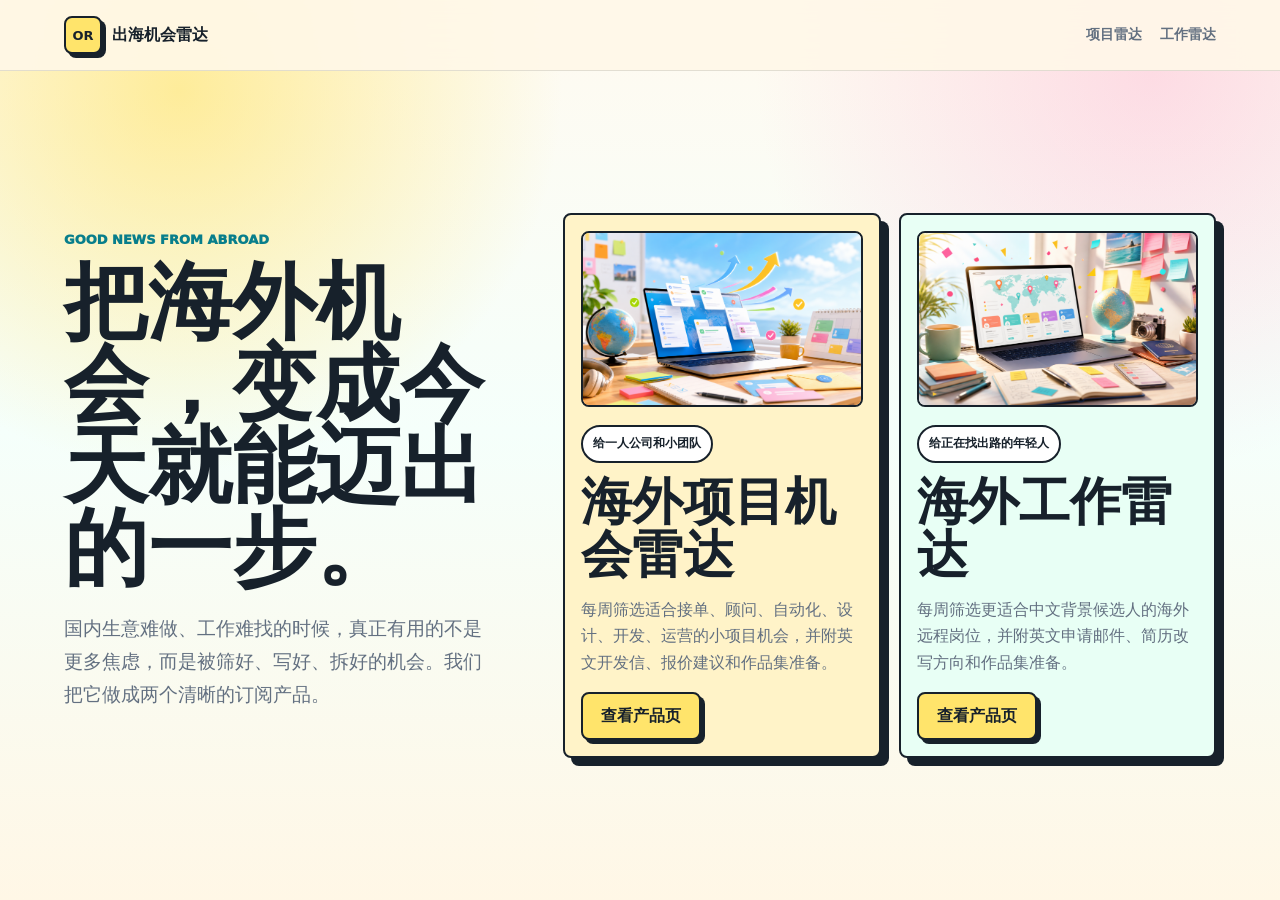
==== index.html @ fb004b5f "Initial GitHub Pages site" ====
<!doctype html>
<html lang="zh-CN">
  <head>
    <meta charset="utf-8">
    <meta name="viewport" content="width=device-width, initial-scale=1">
    <title>出海机会雷达</title>
    <meta name="description" content="两个订阅产品：海外项目机会雷达和海外工作雷达。">
    <link rel="stylesheet" href="styles.css">
  </head>
  <body class="home">
    <header class="topbar">
      <a class="brand" href="index.html">
        <span class="brand-mark">OR</span>
        <span>出海机会雷达</span>
      </a>
      <nav class="nav">
        <a href="project-radar.html">项目雷达</a>
        <a href="job-radar.html">工作雷达</a>
      </nav>
    </header>

    <main>
      <section class="split-hero">
        <div class="intro">
          <p class="eyebrow">Good News From Abroad</p>
          <h1>把海外机会，变成今天就能迈出的一步。</h1>
          <p class="lede">
            国内生意难做、工作难找的时候，真正有用的不是更多焦虑，而是被筛好、写好、拆好的机会。我们把它做成两个清晰的订阅产品。
          </p>
        </div>

        <div class="product-cards">
          <a class="product-card project" href="project-radar.html">
            <img src="assets/project-radar-hero.png" alt="海外项目机会雷达">
            <div>
              <p class="pill">给一人公司和小团队</p>
              <h2>海外项目机会雷达</h2>
              <p>每周筛选适合接单、顾问、自动化、设计、开发、运营的小项目机会，并附英文开发信、报价建议和作品集准备。</p>
              <span>查看产品页</span>
            </div>
          </a>

          <a class="product-card job" href="job-radar.html">
            <img src="assets/job-radar-hero.png" alt="海外工作雷达">
            <div>
              <p class="pill">给正在找出路的年轻人</p>
              <h2>海外工作雷达</h2>
              <p>每周筛选更适合中文背景候选人的海外远程岗位，并附英文申请邮件、简历改写方向和作品集准备。</p>
              <span>查看产品页</span>
            </div>
          </a>
        </div>
      </section>
    </main>
  </body>
</html>
---- styles.css ----
:root {
  color-scheme: light;
  --ink: #17212b;
  --muted: #637081;
  --paper: #fff8e8;
  --panel: #ffffff;
  --line: rgba(23, 33, 43, 0.12);
  --coral: #ff6b57;
  --orange: #ffb02e;
  --yellow: #ffe46b;
  --mint: #22c7a9;
  --teal: #087e8b;
  --blue: #4f7cff;
  --pink: #ff78b7;
  --green: #36b66b;
  --shadow: 0 24px 70px rgba(42, 58, 79, 0.16);
}

* {
  box-sizing: border-box;
}

html {
  scroll-behavior: smooth;
}

body {
  margin: 0;
  color: var(--ink);
  background:
    radial-gradient(circle at 14% 10%, rgba(255, 228, 107, 0.65), transparent 28%),
    radial-gradient(circle at 90% 8%, rgba(255, 120, 183, 0.24), transparent 28%),
    linear-gradient(180deg, #fffaf0 0%, #f5fffb 48%, #fff7e6 100%);
  font-family: Inter, ui-sans-serif, system-ui, -apple-system, BlinkMacSystemFont, "Segoe UI", sans-serif;
}

a {
  color: inherit;
  text-decoration: none;
}

.topbar {
  position: sticky;
  top: 0;
  z-index: 10;
  display: flex;
  align-items: center;
  justify-content: space-between;
  gap: 20px;
  padding: 16px clamp(18px, 5vw, 64px);
  background: rgba(255, 248, 232, 0.9);
  border-bottom: 1px solid var(--line);
  backdrop-filter: blur(18px);
}

.brand,
.nav {
  display: flex;
  align-items: center;
}

.brand {
  gap: 10px;
  font-weight: 900;
}

.brand-mark {
  display: grid;
  place-items: center;
  width: 38px;
  height: 38px;
  border: 2px solid var(--ink);
  border-radius: 8px;
  color: var(--ink);
  background: var(--yellow);
  box-shadow: 4px 4px 0 var(--ink);
  font-size: 13px;
}

.nav {
  gap: 18px;
  color: var(--muted);
  font-size: 14px;
  font-weight: 800;
}

.split-hero,
.hero {
  padding: clamp(38px, 6vw, 76px) clamp(18px, 5vw, 64px);
}

.split-hero {
  display: grid;
  grid-template-columns: minmax(280px, 0.8fr) minmax(0, 1.2fr);
  gap: clamp(26px, 5vw, 64px);
  align-items: center;
  min-height: calc(100vh - 71px);
}

.intro {
  max-width: 650px;
}

.hero {
  display: grid;
  grid-template-columns: minmax(0, 0.92fr) minmax(340px, 1.08fr);
  gap: clamp(28px, 5vw, 66px);
  align-items: center;
  min-height: calc(100vh - 71px);
}

.hero-copy {
  max-width: 720px;
}

.eyebrow {
  margin: 0 0 14px;
  color: var(--teal);
  font-size: 13px;
  font-weight: 1000;
  letter-spacing: 0;
  text-transform: uppercase;
}

h1,
h2,
h3,
p {
  margin-top: 0;
}

h1 {
  margin-bottom: 22px;
  font-size: clamp(44px, 7vw, 84px);
  line-height: 0.98;
  letter-spacing: 0;
}

h2 {
  margin-bottom: 16px;
  font-size: clamp(30px, 4vw, 52px);
  line-height: 1.04;
  letter-spacing: 0;
}

h3 {
  margin-bottom: 10px;
  font-size: 21px;
  line-height: 1.2;
  letter-spacing: 0;
}

.lede {
  max-width: 650px;
  margin-bottom: 28px;
  color: var(--muted);
  font-size: 19px;
  line-height: 1.75;
}

.hero-actions,
.sample-actions {
  display: flex;
  flex-wrap: wrap;
  gap: 12px;
  margin-bottom: 30px;
}

.button,
.signup button,
.product-card span {
  display: inline-flex;
  align-items: center;
  justify-content: center;
  min-height: 48px;
  padding: 0 18px;
  border: 2px solid var(--ink);
  border-radius: 8px;
  font-weight: 950;
  cursor: pointer;
  box-shadow: 4px 4px 0 var(--ink);
}

.primary,
.signup button {
  color: var(--ink);
  background: var(--yellow);
}

.secondary {
  color: var(--ink);
  background: white;
}

.metrics {
  display: grid;
  grid-template-columns: repeat(3, minmax(0, 1fr));
  gap: 12px;
  margin: 0;
}

.metrics div {
  min-height: 92px;
  padding: 16px;
  border: 2px solid var(--ink);
  border-radius: 8px;
  background: white;
  box-shadow: 4px 4px 0 rgba(23, 33, 43, 0.9);
}

.metrics dt {
  font-size: 25px;
  font-weight: 1000;
}

.metrics dd {
  margin: 6px 0 0;
  color: var(--muted);
  font-size: 13px;
  font-weight: 800;
}

.hero-media img,
.product-card img {
  display: block;
  width: 100%;
  object-fit: cover;
  border: 2px solid var(--ink);
  border-radius: 8px;
  box-shadow: var(--shadow);
}

.hero-media img {
  aspect-ratio: 16 / 10.5;
}

.product-cards {
  display: grid;
  grid-template-columns: repeat(2, minmax(0, 1fr));
  gap: 18px;
}

.product-card {
  display: grid;
  gap: 18px;
  padding: 16px;
  border: 2px solid var(--ink);
  border-radius: 8px;
  background: white;
  box-shadow: 8px 8px 0 var(--ink);
}

.product-card.project {
  background: #fff3c8;
}

.product-card.job {
  background: #e8fff5;
}

.product-card img {
  aspect-ratio: 16 / 10;
  box-shadow: none;
}

.product-card p {
  color: var(--muted);
  line-height: 1.65;
}

.product-card .pill,
.pill {
  display: inline-flex;
  width: fit-content;
  margin-bottom: 12px;
  padding: 7px 10px;
  border: 2px solid var(--ink);
  border-radius: 999px;
  color: var(--ink);
  background: white;
  font-size: 12px;
  font-weight: 1000;
}

.product-card span {
  width: fit-content;
  background: var(--yellow);
}

.sun-band {
  padding: 20px clamp(18px, 5vw, 64px);
  color: var(--ink);
  background: linear-gradient(90deg, var(--yellow), #ffd1df, #b8f8e7);
  border-top: 2px solid var(--ink);
  border-bottom: 2px solid var(--ink);
  font-size: clamp(18px, 2vw, 24px);
  font-weight: 1000;
  text-align: center;
}

.sun-band p {
  margin: 0;
}

.job-band {
  background: linear-gradient(90deg, #c6f6ff, #d4ffb5, #ffd8f0);
}

.section {
  padding: clamp(56px, 8vw, 92px) clamp(18px, 5vw, 64px);
}

.section-heading {
  max-width: 790px;
  margin-bottom: 28px;
}

.section-heading p:not(.eyebrow) {
  color: var(--muted);
  font-size: 18px;
  line-height: 1.65;
}

.result-grid,
.opportunity-grid {
  display: grid;
  grid-template-columns: repeat(4, minmax(0, 1fr));
  gap: 16px;
}

.opportunity-grid {
  grid-template-columns: repeat(3, minmax(0, 1fr));
}

.result-grid article,
.opportunity {
  padding: 22px;
  border: 2px solid var(--ink);
  border-radius: 8px;
  background: white;
  box-shadow: 5px 5px 0 var(--ink);
}

.result-grid span {
  display: grid;
  place-items: center;
  width: 38px;
  height: 38px;
  margin-bottom: 18px;
  border-radius: 8px;
  color: white;
  background: var(--coral);
  font-weight: 1000;
}

.result-grid article:nth-child(2) span {
  background: var(--blue);
}

.result-grid article:nth-child(3) span {
  background: var(--green);
}

.result-grid article:nth-child(4) span {
  color: var(--ink);
  background: var(--yellow);
}

.result-grid p,
.opportunity p,
.cta p {
  color: var(--muted);
  line-height: 1.66;
}

.bright {
  background: rgba(255, 255, 255, 0.46);
}

.job-bright {
  background: rgba(221, 255, 244, 0.6);
}

.tag {
  display: inline-flex;
  width: fit-content;
  margin-bottom: 16px;
  padding: 7px 10px;
  border: 2px solid var(--ink);
  border-radius: 999px;
  color: var(--ink);
  font-size: 12px;
  font-weight: 1000;
}

.tag.coral {
  background: #ffd2ca;
}

.tag.blue {
  background: #d7e1ff;
}

.tag.green {
  background: #ccffd9;
}

.opportunity ul {
  display: grid;
  gap: 9px;
  margin: 18px 0 0;
  padding-left: 18px;
  color: #344253;
  line-height: 1.5;
}

.cta {
  display: grid;
  grid-template-columns: minmax(0, 0.95fr) minmax(310px, 0.55fr);
  gap: clamp(24px, 5vw, 56px);
  align-items: start;
  margin: 0 clamp(18px, 5vw, 64px) clamp(54px, 7vw, 90px);
  padding: clamp(28px, 5vw, 48px);
  border: 2px solid var(--ink);
  border-radius: 8px;
  box-shadow: 8px 8px 0 var(--ink);
}

.project-cta {
  background: #fff0bd;
}

.job-cta {
  background: #d8fff0;
}

.signup {
  display: grid;
  gap: 14px;
}

.signup label {
  display: grid;
  gap: 8px;
  color: var(--ink);
  font-size: 14px;
  font-weight: 900;
}

.signup input,
.signup select {
  min-height: 46px;
  width: 100%;
  border: 2px solid var(--ink);
  border-radius: 8px;
  padding: 0 12px;
  color: var(--ink);
  background: white;
  font: inherit;
}

.signup button {
  min-height: 50px;
}

@media (max-width: 1020px) {
  .split-hero,
  .hero,
  .cta {
    grid-template-columns: 1fr;
  }

  .hero {
    min-height: auto;
  }

  .hero-media {
    order: -1;
  }

  .result-grid {
    grid-template-columns: repeat(2, minmax(0, 1fr));
  }
}

@media (max-width: 760px) {
  .topbar {
    align-items: flex-start;
    flex-direction: column;
  }

  .nav {
    width: 100%;
    justify-content: space-between;
  }

  .product-cards,
  .result-grid,
  .opportunity-grid,
  .metrics {
    grid-template-columns: 1fr;
  }

  h1 {
    font-size: clamp(40px, 14vw, 62px);
  }

  .hero-actions .button,
  .sample-actions .button {
    width: 100%;
  }
}
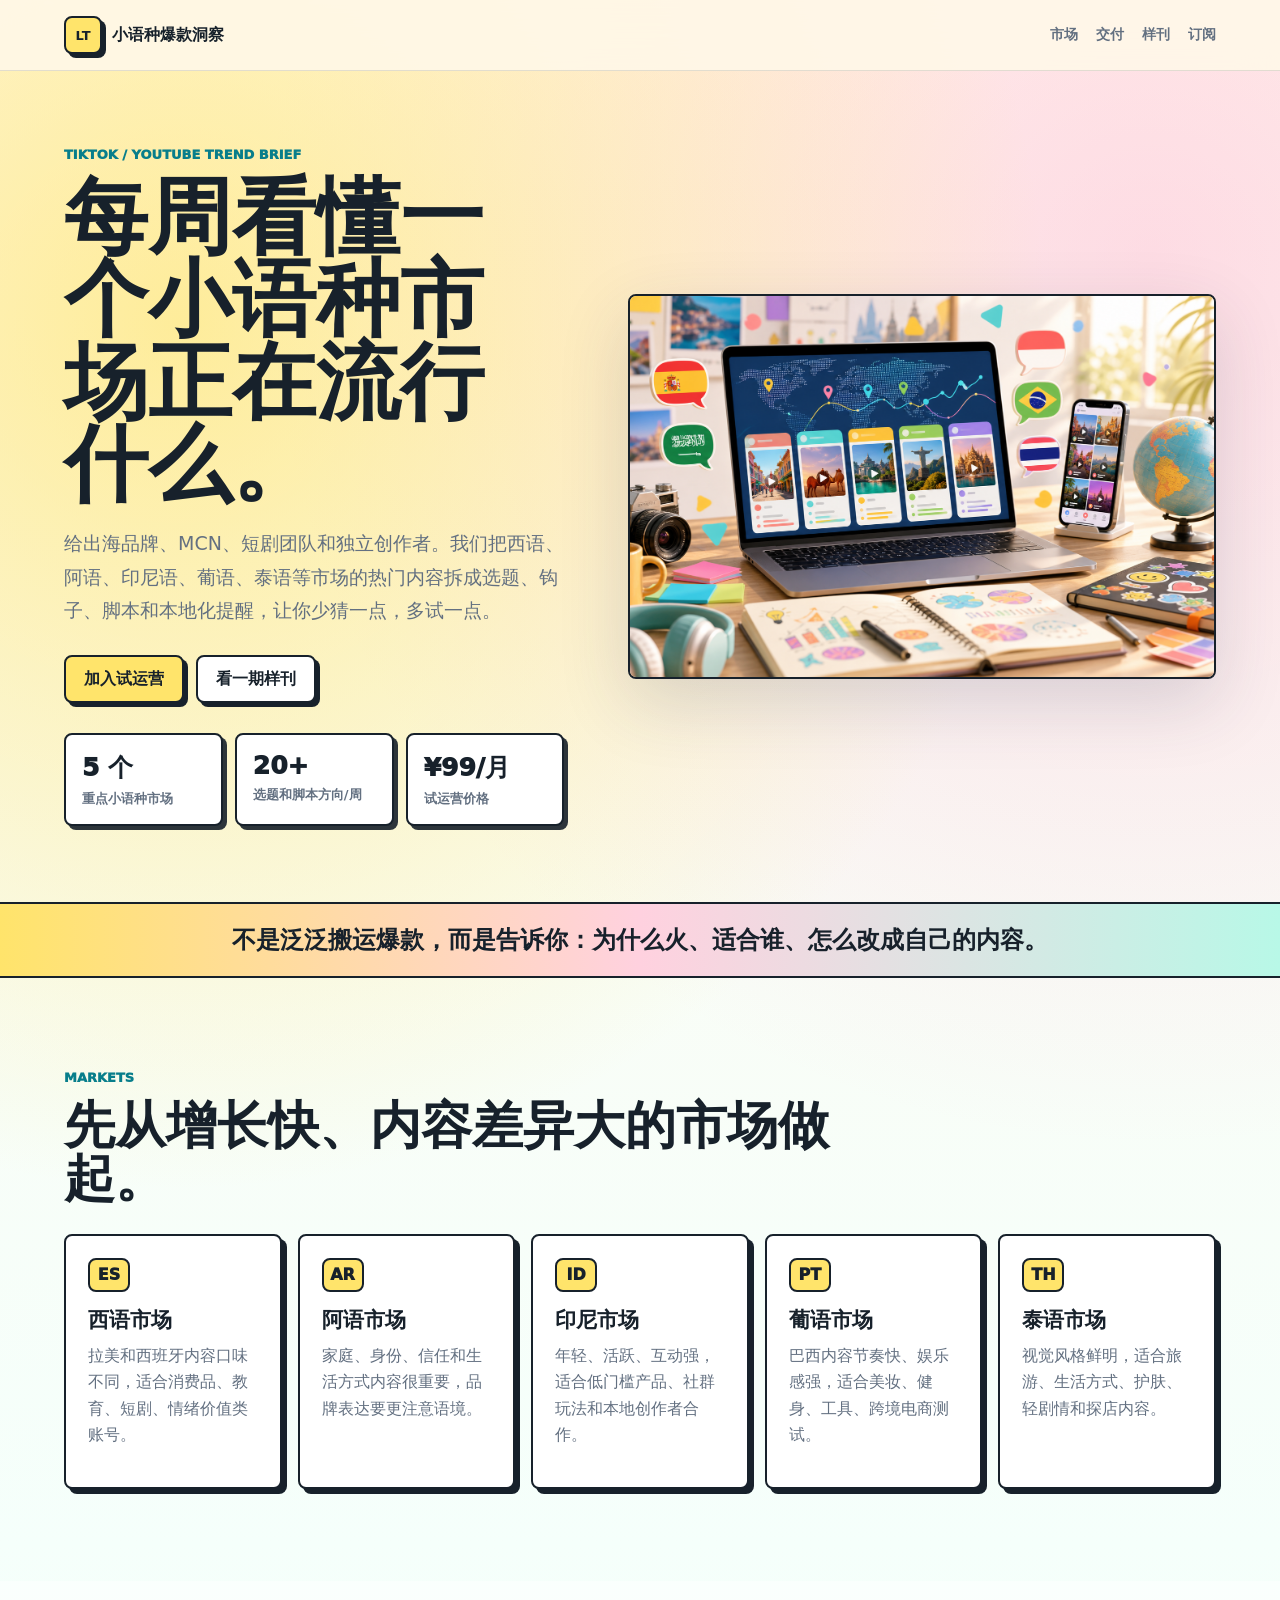
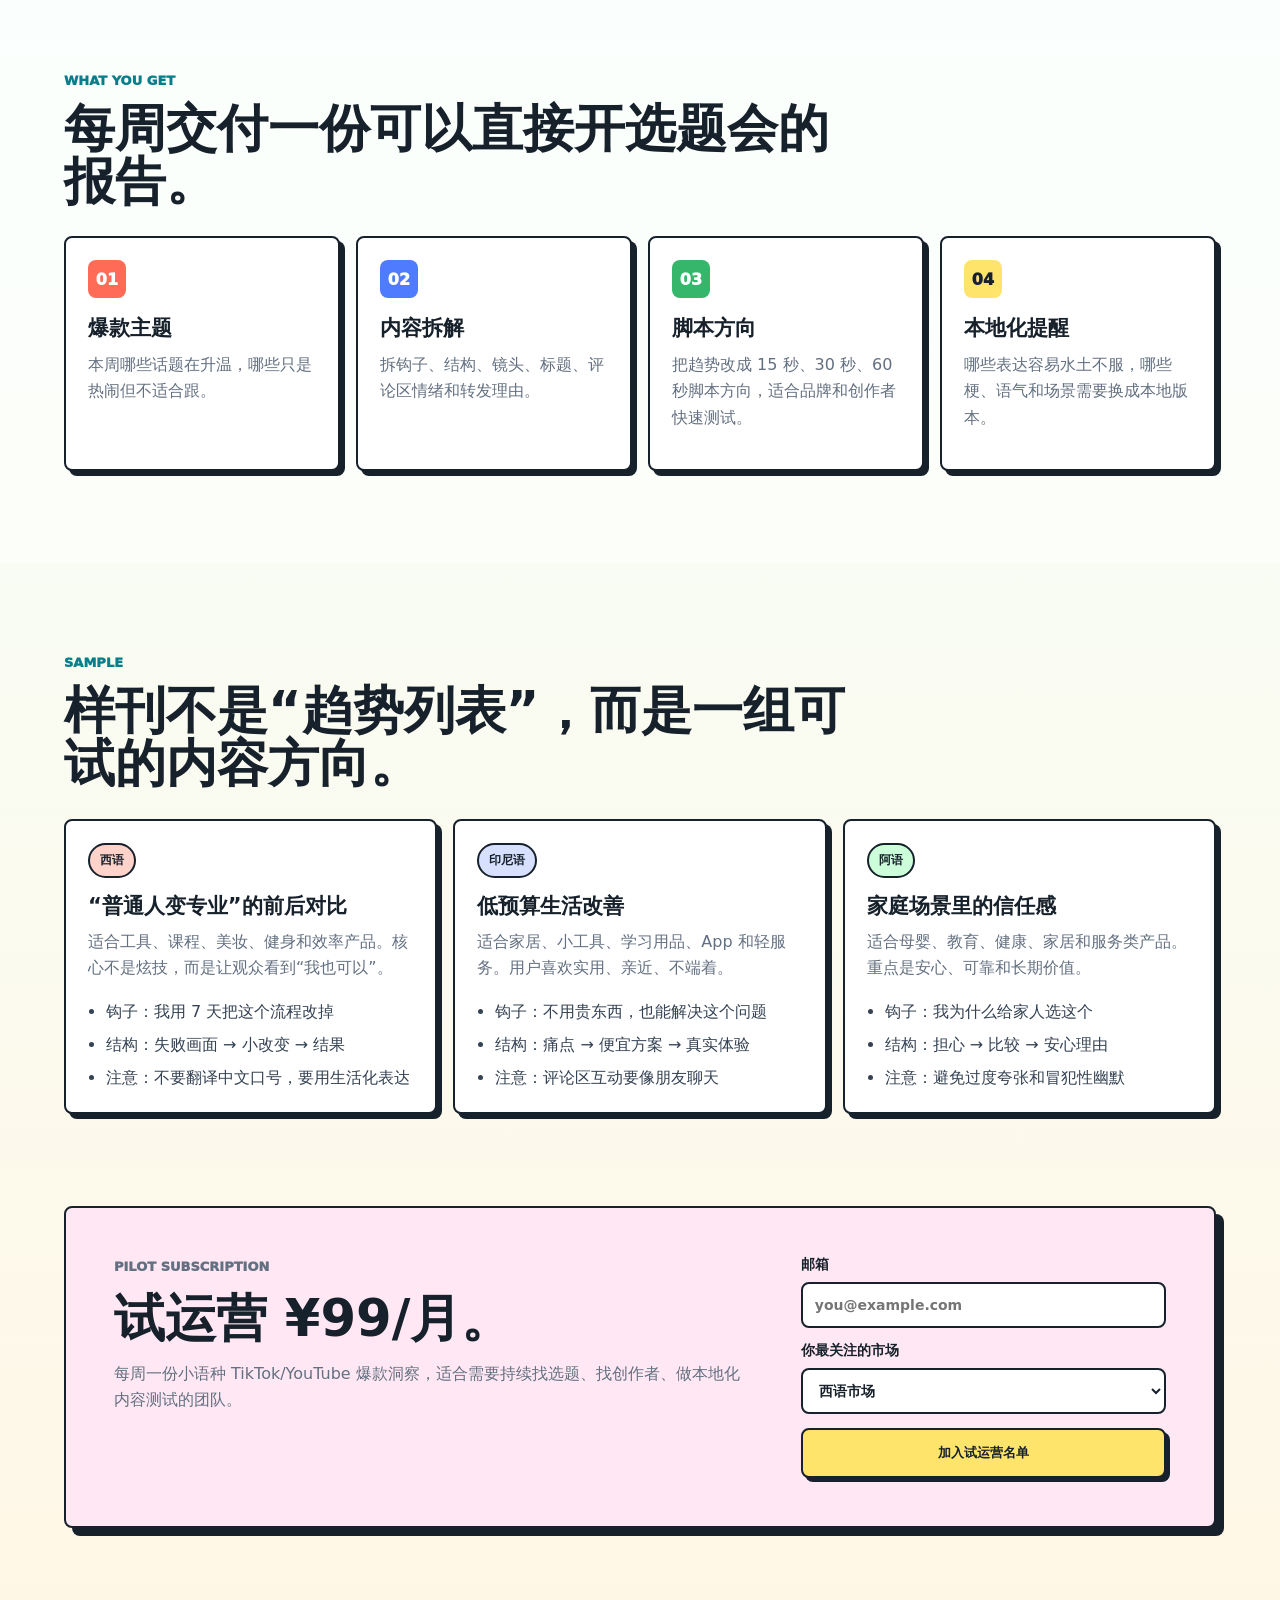
==== commit 985c774a: "Pivot site to language trend radar" ====
--- a/index.html
+++ b/index.html
@@ -3,53 +3,137 @@
   <head>
     <meta charset="utf-8">
     <meta name="viewport" content="width=device-width, initial-scale=1">
-    <title>出海机会雷达</title>
-    <meta name="description" content="两个订阅产品：海外项目机会雷达和海外工作雷达。">
+    <title>小语种爆款洞察</title>
+    <meta name="description" content="面向出海品牌、MCN、短剧团队和独立创作者的小语种 TikTok/YouTube 趋势订阅。">
     <link rel="stylesheet" href="styles.css">
   </head>
-  <body class="home">
+  <body>
     <header class="topbar">
       <a class="brand" href="index.html">
-        <span class="brand-mark">OR</span>
-        <span>出海机会雷达</span>
+        <span class="brand-mark">LT</span>
+        <span>小语种爆款洞察</span>
       </a>
       <nav class="nav">
-        <a href="project-radar.html">项目雷达</a>
-        <a href="job-radar.html">工作雷达</a>
+        <a href="#markets">市场</a>
+        <a href="#deliverables">交付</a>
+        <a href="#sample">样刊</a>
+        <a href="#subscribe">订阅</a>
       </nav>
     </header>
 
     <main>
-      <section class="split-hero">
-        <div class="intro">
-          <p class="eyebrow">Good News From Abroad</p>
-          <h1>把海外机会，变成今天就能迈出的一步。</h1>
+      <section class="hero trend-hero">
+        <div class="hero-copy">
+          <p class="eyebrow">TikTok / YouTube Trend Brief</p>
+          <h1>每周看懂一个小语种市场正在流行什么。</h1>
           <p class="lede">
-            国内生意难做、工作难找的时候，真正有用的不是更多焦虑，而是被筛好、写好、拆好的机会。我们把它做成两个清晰的订阅产品。
+            给出海品牌、MCN、短剧团队和独立创作者。我们把西语、阿语、印尼语、葡语、泰语等市场的热门内容拆成选题、钩子、脚本和本地化提醒，让你少猜一点，多试一点。
           </p>
+          <div class="hero-actions">
+            <a class="button primary" href="#subscribe">加入试运营</a>
+            <a class="button secondary" href="samples/language-trend-sample.md">看一期样刊</a>
+          </div>
+          <dl class="metrics">
+            <div><dt>5 个</dt><dd>重点小语种市场</dd></div>
+            <div><dt>20+</dt><dd>选题和脚本方向/周</dd></div>
+            <div><dt>¥99/月</dt><dd>试运营价格</dd></div>
+          </dl>
         </div>
+        <div class="hero-media">
+          <img src="assets/language-trend-hero.png" alt="小语种短视频趋势工作台">
+        </div>
+      </section>
 
-        <div class="product-cards">
-          <a class="product-card project" href="project-radar.html">
-            <img src="assets/project-radar-hero.png" alt="海外项目机会雷达">
-            <div>
-              <p class="pill">给一人公司和小团队</p>
-              <h2>海外项目机会雷达</h2>
-              <p>每周筛选适合接单、顾问、自动化、设计、开发、运营的小项目机会，并附英文开发信、报价建议和作品集准备。</p>
-              <span>查看产品页</span>
-            </div>
-          </a>
+      <section class="sun-band">
+        <p>不是泛泛搬运爆款，而是告诉你：为什么火、适合谁、怎么改成自己的内容。</p>
+      </section>
 
-          <a class="product-card job" href="job-radar.html">
-            <img src="assets/job-radar-hero.png" alt="海外工作雷达">
-            <div>
-              <p class="pill">给正在找出路的年轻人</p>
-              <h2>海外工作雷达</h2>
-              <p>每周筛选更适合中文背景候选人的海外远程岗位，并附英文申请邮件、简历改写方向和作品集准备。</p>
-              <span>查看产品页</span>
-            </div>
-          </a>
+      <section class="section" id="markets">
+        <div class="section-heading">
+          <p class="eyebrow">Markets</p>
+          <h2>先从增长快、内容差异大的市场做起。</h2>
         </div>
+        <div class="market-grid">
+          <article><span>ES</span><h3>西语市场</h3><p>拉美和西班牙内容口味不同，适合消费品、教育、短剧、情绪价值类账号。</p></article>
+          <article><span>AR</span><h3>阿语市场</h3><p>家庭、身份、信任和生活方式内容很重要，品牌表达要更注意语境。</p></article>
+          <article><span>ID</span><h3>印尼市场</h3><p>年轻、活跃、互动强，适合低门槛产品、社群玩法和本地创作者合作。</p></article>
+          <article><span>PT</span><h3>葡语市场</h3><p>巴西内容节奏快、娱乐感强，适合美妆、健身、工具、跨境电商测试。</p></article>
+          <article><span>TH</span><h3>泰语市场</h3><p>视觉风格鲜明，适合旅游、生活方式、护肤、轻剧情和探店内容。</p></article>
+        </div>
+      </section>
+
+      <section class="section bright" id="deliverables">
+        <div class="section-heading">
+          <p class="eyebrow">What You Get</p>
+          <h2>每周交付一份可以直接开选题会的报告。</h2>
+        </div>
+        <div class="result-grid">
+          <article><span>01</span><h3>爆款主题</h3><p>本周哪些话题在升温，哪些只是热闹但不适合跟。</p></article>
+          <article><span>02</span><h3>内容拆解</h3><p>拆钩子、结构、镜头、标题、评论区情绪和转发理由。</p></article>
+          <article><span>03</span><h3>脚本方向</h3><p>把趋势改成 15 秒、30 秒、60 秒脚本方向，适合品牌和创作者快速测试。</p></article>
+          <article><span>04</span><h3>本地化提醒</h3><p>哪些表达容易水土不服，哪些梗、语气和场景需要换成本地版本。</p></article>
+        </div>
+      </section>
+
+      <section class="section" id="sample">
+        <div class="section-heading">
+          <p class="eyebrow">Sample</p>
+          <h2>样刊不是“趋势列表”，而是一组可试的内容方向。</h2>
+        </div>
+        <div class="opportunity-grid">
+          <article class="opportunity">
+            <span class="tag coral">西语</span>
+            <h3>“普通人变专业”的前后对比</h3>
+            <p>适合工具、课程、美妆、健身和效率产品。核心不是炫技，而是让观众看到“我也可以”。</p>
+            <ul>
+              <li>钩子：我用 7 天把这个流程改掉</li>
+              <li>结构：失败画面 → 小改变 → 结果</li>
+              <li>注意：不要翻译中文口号，要用生活化表达</li>
+            </ul>
+          </article>
+          <article class="opportunity">
+            <span class="tag blue">印尼语</span>
+            <h3>低预算生活改善</h3>
+            <p>适合家居、小工具、学习用品、App 和轻服务。用户喜欢实用、亲近、不端着。</p>
+            <ul>
+              <li>钩子：不用贵东西，也能解决这个问题</li>
+              <li>结构：痛点 → 便宜方案 → 真实体验</li>
+              <li>注意：评论区互动要像朋友聊天</li>
+            </ul>
+          </article>
+          <article class="opportunity">
+            <span class="tag green">阿语</span>
+            <h3>家庭场景里的信任感</h3>
+            <p>适合母婴、教育、健康、家居和服务类产品。重点是安心、可靠和长期价值。</p>
+            <ul>
+              <li>钩子：我为什么给家人选这个</li>
+              <li>结构：担心 → 比较 → 安心理由</li>
+              <li>注意：避免过度夸张和冒犯性幽默</li>
+            </ul>
+          </article>
+        </div>
+      </section>
+
+      <section class="cta trend-cta" id="subscribe">
+        <div>
+          <p class="eyebrow">Pilot Subscription</p>
+          <h2>试运营 ¥99/月。</h2>
+          <p>每周一份小语种 TikTok/YouTube 爆款洞察，适合需要持续找选题、找创作者、做本地化内容测试的团队。</p>
+        </div>
+        <form class="signup">
+          <label>邮箱 <input type="email" placeholder="you@example.com"></label>
+          <label>你最关注的市场
+            <select>
+              <option>西语市场</option>
+              <option>阿语市场</option>
+              <option>印尼语市场</option>
+              <option>葡语市场</option>
+              <option>泰语市场</option>
+              <option>多个市场都想看</option>
+            </select>
+          </label>
+          <button type="button">加入试运营名单</button>
+        </form>
       </section>
     </main>
   </body>
--- a/styles.css
+++ b/styles.css
@@ -322,7 +322,8 @@
 }
 
 .result-grid,
-.opportunity-grid {
+.opportunity-grid,
+.market-grid {
   display: grid;
   grid-template-columns: repeat(4, minmax(0, 1fr));
   gap: 16px;
@@ -332,13 +333,31 @@
   grid-template-columns: repeat(3, minmax(0, 1fr));
 }
 
+.market-grid {
+  grid-template-columns: repeat(5, minmax(0, 1fr));
+}
+
 .result-grid article,
-.opportunity {
+.opportunity,
+.market-grid article {
   padding: 22px;
   border: 2px solid var(--ink);
   border-radius: 8px;
   background: white;
   box-shadow: 5px 5px 0 var(--ink);
+}
+
+.market-grid span {
+  display: inline-flex;
+  align-items: center;
+  justify-content: center;
+  min-width: 42px;
+  height: 34px;
+  margin-bottom: 16px;
+  border: 2px solid var(--ink);
+  border-radius: 8px;
+  background: var(--yellow);
+  font-weight: 1000;
 }
 
 .result-grid span {
@@ -368,6 +387,7 @@
 
 .result-grid p,
 .opportunity p,
+.market-grid p,
 .cta p {
   color: var(--muted);
   line-height: 1.66;
@@ -434,6 +454,17 @@
   background: #d8fff0;
 }
 
+.trend-cta {
+  background: #ffe8f3;
+}
+
+.redirect-page {
+  display: grid;
+  min-height: 100vh;
+  place-items: center;
+  padding: 24px;
+}
+
 .signup {
   display: grid;
   gap: 14px;
@@ -497,6 +528,7 @@
   .product-cards,
   .result-grid,
   .opportunity-grid,
+  .market-grid,
   .metrics {
     grid-template-columns: 1fr;
   }
